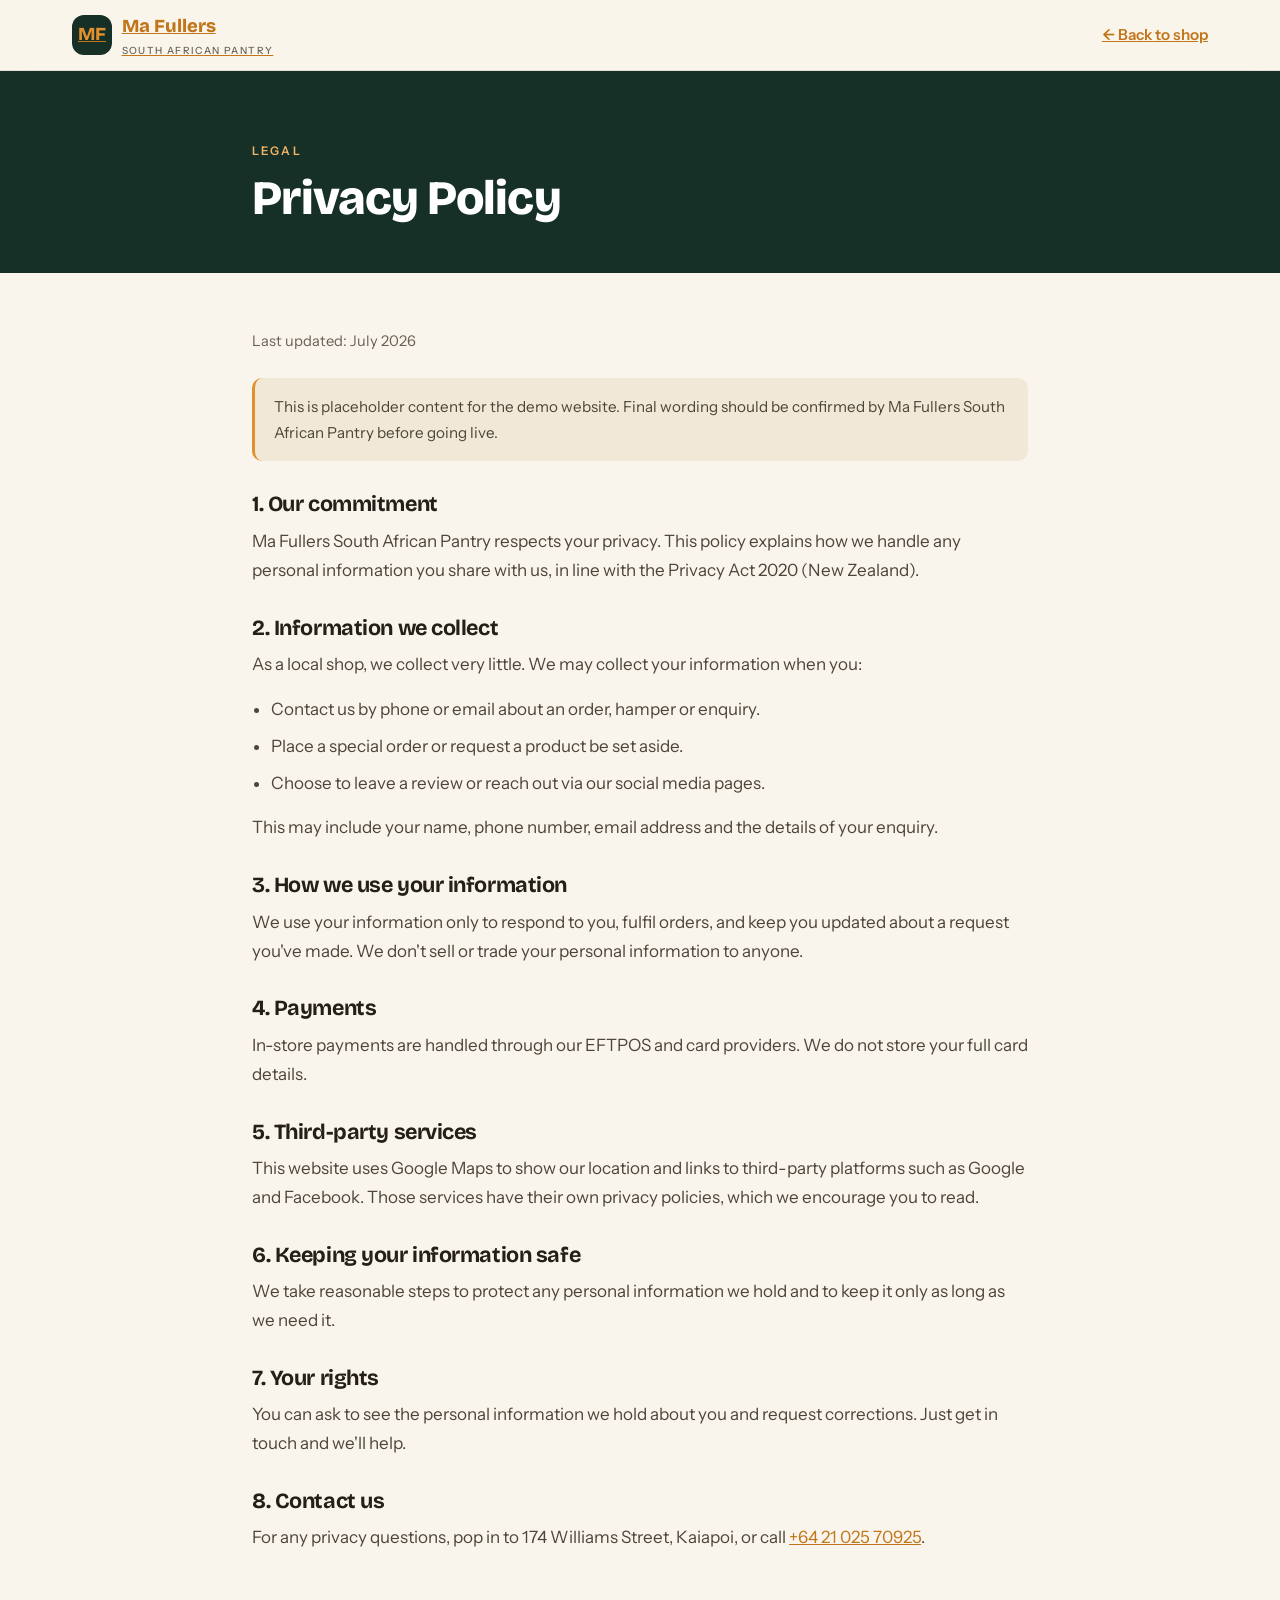
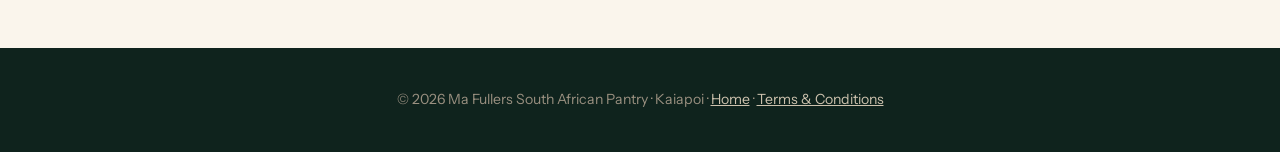
==== privacy.html @ ce8c029f "Initial build: Ma Fullers South African Pantry" ====
<!DOCTYPE html>
<html lang="en-NZ">
<head>
<meta charset="UTF-8">
<meta name="viewport" content="width=device-width, initial-scale=1">
<title>Privacy Policy | Ma Fullers South African Pantry</title>
<meta name="description" content="Privacy policy for Ma Fullers South African Pantry, Kaiapoi.">
<link rel="icon" href="data:image/svg+xml,%3Csvg xmlns='http://www.w3.org/2000/svg' viewBox='0 0 100 100'%3E%3Crect width='100' height='100' rx='22' fill='%23183028'/%3E%3Ctext x='50' y='68' font-size='54' text-anchor='middle' fill='%23E0912E' font-family='Georgia,serif' font-weight='bold'%3EMF%3C/text%3E%3C/svg%3E">
<link rel="preconnect" href="https://fonts.googleapis.com">
<link rel="preconnect" href="https://fonts.gstatic.com" crossorigin>
<link href="https://fonts.googleapis.com/css2?family=Bricolage+Grotesque:opsz,wght@12..96,600;12..96,700;12..96,800&family=Instrument+Sans:wght@400;500;600&display=swap" rel="stylesheet">
<style>
:root{--bone:#FAF5EC;--cream:#F1E8D7;--ink:#241f18;--muted:#6a6155;--dark:#163028;--dark2:#0f231d;--accent:#E0912E;--accent-deep:#c2761b;--line:rgba(36,31,24,.10)}
*{margin:0;padding:0;box-sizing:border-box}
body{font-family:"Instrument Sans",system-ui,sans-serif;color:var(--ink);background:var(--bone);line-height:1.7;font-size:17px;overflow-x:hidden}
h1,h2,h3{font-family:"Bricolage Grotesque",serif;letter-spacing:-.02em;line-height:1.1}
a{color:var(--accent-deep)}
.wrap{max-width:820px;margin:0 auto;padding:0 22px}
header.nav{position:sticky;top:0;z-index:900;background:rgba(250,245,236,.9);backdrop-filter:blur(12px);border-bottom:1px solid var(--line)}
.nav-in{display:flex;align-items:center;justify-content:space-between;height:70px;max-width:1180px;margin:0 auto;padding:0 22px}
.brand{display:flex;align-items:center;gap:.6rem;font-family:"Bricolage Grotesque";font-weight:800;font-size:1.15rem}
.brand .logo{width:40px;height:40px;border-radius:12px;background:var(--dark);color:var(--accent);display:flex;align-items:center;justify-content:center;flex:none}
.brand small{display:block;font-family:"Instrument Sans";font-weight:500;font-size:.62rem;letter-spacing:.14em;text-transform:uppercase;color:var(--muted)}
.nav-in a.back{font-weight:600;color:var(--accent-deep);font-size:.95rem}
.hero-strip{background:var(--dark);color:#fff;padding:64px 0 48px}
.hero-strip .eyebrow{text-transform:uppercase;letter-spacing:.18em;font-size:.74rem;font-weight:600;color:#f3b566}
.hero-strip h1{font-size:clamp(2rem,5vw,3rem);font-weight:800;margin-top:.5rem}
main{padding:56px 0 80px}
main h2{font-size:1.35rem;margin:2rem 0 .6rem;color:var(--ink)}
main p{color:#4c4539;margin-bottom:1rem}
main ul{margin:0 0 1rem 1.2rem;color:#4c4539}
main li{margin-bottom:.5rem}
.upd{color:var(--muted);font-size:.92rem;margin-bottom:1.5rem}
.note{background:var(--cream);border-left:3px solid var(--accent);padding:1rem 1.2rem;border-radius:10px;font-size:.95rem;color:#4c4539;margin:1.5rem 0}
footer{background:var(--dark2);color:#9a9080;padding:40px 0;text-align:center;font-size:.88rem}
footer a{color:#cdc2ae}footer a:hover{color:var(--accent)}
</style>
</head>
<body>
<header class="nav">
  <div class="nav-in">
    <a class="brand" href="index.html"><span class="logo">MF</span><span>Ma Fullers<small>South African Pantry</small></span></a>
    <a class="back" href="index.html">← Back to shop</a>
  </div>
</header>
<section class="hero-strip"><div class="wrap"><span class="eyebrow">Legal</span><h1>Privacy Policy</h1></div></section>
<main><div class="wrap">
  <p class="upd">Last updated: July 2026</p>
  <div class="note">This is placeholder content for the demo website. Final wording should be confirmed by Ma Fullers South African Pantry before going live.</div>

  <h2>1. Our commitment</h2>
  <p>Ma Fullers South African Pantry respects your privacy. This policy explains how we handle any personal information you share with us, in line with the Privacy Act 2020 (New Zealand).</p>

  <h2>2. Information we collect</h2>
  <p>As a local shop, we collect very little. We may collect your information when you:</p>
  <ul>
    <li>Contact us by phone or email about an order, hamper or enquiry.</li>
    <li>Place a special order or request a product be set aside.</li>
    <li>Choose to leave a review or reach out via our social media pages.</li>
  </ul>
  <p>This may include your name, phone number, email address and the details of your enquiry.</p>

  <h2>3. How we use your information</h2>
  <p>We use your information only to respond to you, fulfil orders, and keep you updated about a request you've made. We don't sell or trade your personal information to anyone.</p>

  <h2>4. Payments</h2>
  <p>In-store payments are handled through our EFTPOS and card providers. We do not store your full card details.</p>

  <h2>5. Third-party services</h2>
  <p>This website uses Google Maps to show our location and links to third-party platforms such as Google and Facebook. Those services have their own privacy policies, which we encourage you to read.</p>

  <h2>6. Keeping your information safe</h2>
  <p>We take reasonable steps to protect any personal information we hold and to keep it only as long as we need it.</p>

  <h2>7. Your rights</h2>
  <p>You can ask to see the personal information we hold about you and request corrections. Just get in touch and we'll help.</p>

  <h2>8. Contact us</h2>
  <p>For any privacy questions, pop in to 174 Williams Street, Kaiapoi, or call <a href="tel:+642102570925">+64 21 025 70925</a>.</p>
</div></main>
<footer><div class="wrap">© <span id="yr"></span> Ma Fullers South African Pantry · Kaiapoi · <a href="index.html">Home</a> · <a href="terms.html">Terms &amp; Conditions</a></div></footer>
<script>document.getElementById('yr').textContent=(new Date()).getFullYear();</script>
</body>
</html>
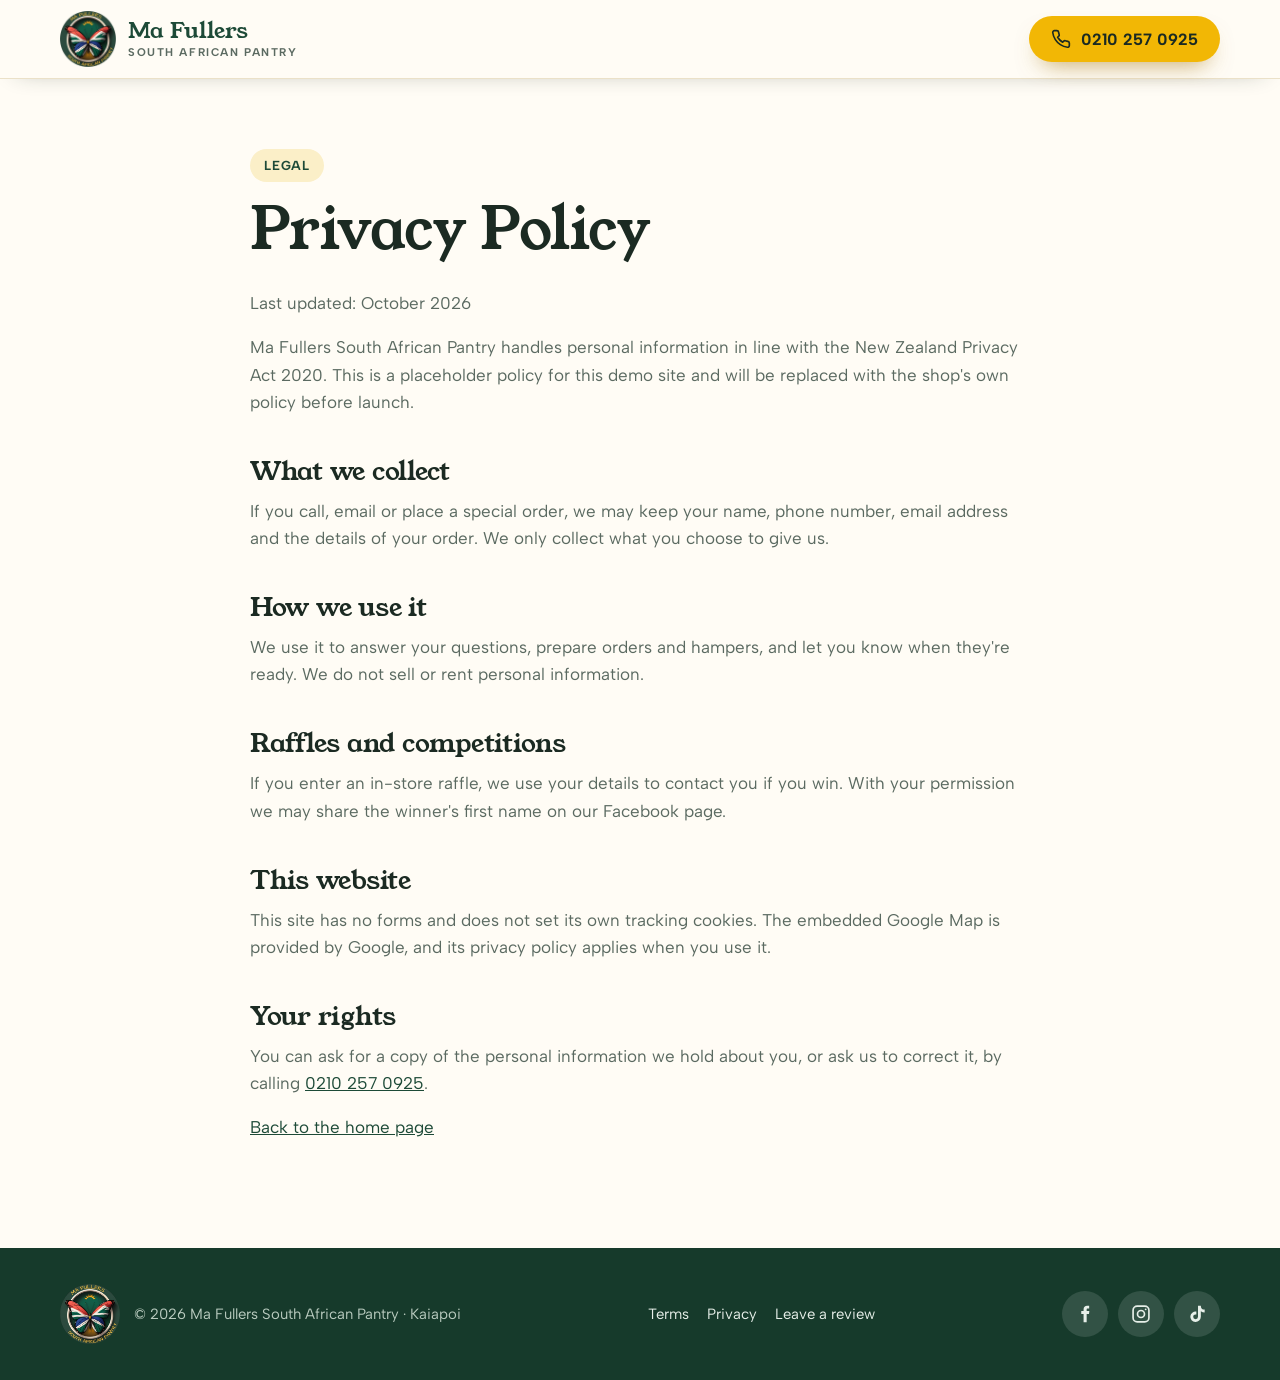
==== commit f14915e0: "v2 rebuild: balanced design with real Google listing photos, real reviews, award, FAQ and noindex Co" ====
--- a/privacy.html
+++ b/privacy.html
@@ -1,84 +1,82 @@
 <!DOCTYPE html>
 <html lang="en-NZ">
 <head>
-<meta charset="UTF-8">
+<meta charset="utf-8">
 <meta name="viewport" content="width=device-width, initial-scale=1">
+<meta name="robots" content="noindex">
 <title>Privacy Policy | Ma Fullers South African Pantry</title>
-<meta name="description" content="Privacy policy for Ma Fullers South African Pantry, Kaiapoi.">
-<link rel="icon" href="data:image/svg+xml,%3Csvg xmlns='http://www.w3.org/2000/svg' viewBox='0 0 100 100'%3E%3Crect width='100' height='100' rx='22' fill='%23183028'/%3E%3Ctext x='50' y='68' font-size='54' text-anchor='middle' fill='%23E0912E' font-family='Georgia,serif' font-weight='bold'%3EMF%3C/text%3E%3C/svg%3E">
+<meta name="description" content="Privacy Policy for Ma Fullers South African Pantry, Kaiapoi.">
+<link rel="icon" href="img/favicon.png" type="image/png">
+<link rel="apple-touch-icon" href="img/apple-touch-icon.png">
 <link rel="preconnect" href="https://fonts.googleapis.com">
 <link rel="preconnect" href="https://fonts.gstatic.com" crossorigin>
-<link href="https://fonts.googleapis.com/css2?family=Bricolage+Grotesque:opsz,wght@12..96,600;12..96,700;12..96,800&family=Instrument+Sans:wght@400;500;600&display=swap" rel="stylesheet">
-<style>
-:root{--bone:#FAF5EC;--cream:#F1E8D7;--ink:#241f18;--muted:#6a6155;--dark:#163028;--dark2:#0f231d;--accent:#E0912E;--accent-deep:#c2761b;--line:rgba(36,31,24,.10)}
-*{margin:0;padding:0;box-sizing:border-box}
-body{font-family:"Instrument Sans",system-ui,sans-serif;color:var(--ink);background:var(--bone);line-height:1.7;font-size:17px;overflow-x:hidden}
-h1,h2,h3{font-family:"Bricolage Grotesque",serif;letter-spacing:-.02em;line-height:1.1}
-a{color:var(--accent-deep)}
-.wrap{max-width:820px;margin:0 auto;padding:0 22px}
-header.nav{position:sticky;top:0;z-index:900;background:rgba(250,245,236,.9);backdrop-filter:blur(12px);border-bottom:1px solid var(--line)}
-.nav-in{display:flex;align-items:center;justify-content:space-between;height:70px;max-width:1180px;margin:0 auto;padding:0 22px}
-.brand{display:flex;align-items:center;gap:.6rem;font-family:"Bricolage Grotesque";font-weight:800;font-size:1.15rem}
-.brand .logo{width:40px;height:40px;border-radius:12px;background:var(--dark);color:var(--accent);display:flex;align-items:center;justify-content:center;flex:none}
-.brand small{display:block;font-family:"Instrument Sans";font-weight:500;font-size:.62rem;letter-spacing:.14em;text-transform:uppercase;color:var(--muted)}
-.nav-in a.back{font-weight:600;color:var(--accent-deep);font-size:.95rem}
-.hero-strip{background:var(--dark);color:#fff;padding:64px 0 48px}
-.hero-strip .eyebrow{text-transform:uppercase;letter-spacing:.18em;font-size:.74rem;font-weight:600;color:#f3b566}
-.hero-strip h1{font-size:clamp(2rem,5vw,3rem);font-weight:800;margin-top:.5rem}
-main{padding:56px 0 80px}
-main h2{font-size:1.35rem;margin:2rem 0 .6rem;color:var(--ink)}
-main p{color:#4c4539;margin-bottom:1rem}
-main ul{margin:0 0 1rem 1.2rem;color:#4c4539}
-main li{margin-bottom:.5rem}
-.upd{color:var(--muted);font-size:.92rem;margin-bottom:1.5rem}
-.note{background:var(--cream);border-left:3px solid var(--accent);padding:1rem 1.2rem;border-radius:10px;font-size:.95rem;color:#4c4539;margin:1.5rem 0}
-footer{background:var(--dark2);color:#9a9080;padding:40px 0;text-align:center;font-size:.88rem}
-footer a{color:#cdc2ae}footer a:hover{color:var(--accent)}
-</style>
+<link href="https://fonts.googleapis.com/css2?family=Young+Serif&family=Albert+Sans:wght@400;500;600;700;800&display=swap" rel="stylesheet">
+<link rel="stylesheet" href="style.css">
 </head>
 <body>
-<header class="nav">
-  <div class="nav-in">
-    <a class="brand" href="index.html"><span class="logo">MF</span><span>Ma Fullers<small>South African Pantry</small></span></a>
-    <a class="back" href="index.html">← Back to shop</a>
+<svg width="0" height="0" style="position:absolute" aria-hidden="true">
+  <symbol id="i-phone" viewBox="0 0 24 24" fill="none" stroke="currentColor" stroke-width="2" stroke-linecap="round" stroke-linejoin="round"><path d="M22 16.9v3a2 2 0 0 1-2.2 2 19.8 19.8 0 0 1-8.6-3.1 19.5 19.5 0 0 1-6-6A19.8 19.8 0 0 1 2.1 4.2 2 2 0 0 1 4.1 2h3a2 2 0 0 1 2 1.7c.1 1 .4 1.9.7 2.8a2 2 0 0 1-.5 2.1L8 9.9a16 16 0 0 0 6 6l1.3-1.3a2 2 0 0 1 2.1-.4c.9.3 1.8.6 2.8.7a2 2 0 0 1 1.7 2z"/></symbol>
+  <symbol id="i-mail" viewBox="0 0 24 24" fill="none" stroke="currentColor" stroke-width="2" stroke-linecap="round" stroke-linejoin="round"><rect x="2" y="4" width="20" height="16" rx="2"/><path d="m22 7-10 6L2 7"/></symbol>
+  <symbol id="i-pin" viewBox="0 0 24 24" fill="none" stroke="currentColor" stroke-width="2" stroke-linecap="round" stroke-linejoin="round"><path d="M20 10c0 6-8 12-8 12s-8-6-8-12a8 8 0 0 1 16 0z"/><circle cx="12" cy="10" r="3"/></symbol>
+  <symbol id="i-clock" viewBox="0 0 24 24" fill="none" stroke="currentColor" stroke-width="2" stroke-linecap="round" stroke-linejoin="round"><circle cx="12" cy="12" r="10"/><path d="M12 6v6l4 2"/></symbol>
+  <symbol id="i-check" viewBox="0 0 24 24" fill="none" stroke="currentColor" stroke-width="3" stroke-linecap="round" stroke-linejoin="round"><path d="M20 6 9 17l-5-5"/></symbol>
+  <symbol id="i-arrow" viewBox="0 0 24 24" fill="none" stroke="currentColor" stroke-width="2.5" stroke-linecap="round" stroke-linejoin="round"><path d="M5 12h14M13 5l7 7-7 7"/></symbol>
+  <symbol id="i-award" viewBox="0 0 24 24" fill="none" stroke="currentColor" stroke-width="2" stroke-linecap="round" stroke-linejoin="round"><circle cx="12" cy="8" r="6"/><path d="M15.5 13 17 22l-5-3-5 3 1.5-9"/></symbol>
+  <symbol id="i-knife" viewBox="0 0 24 24" fill="none" stroke="currentColor" stroke-width="2" stroke-linecap="round" stroke-linejoin="round"><path d="M4 20 16.5 7.5a2.1 2.1 0 0 0 0-3 2.1 2.1 0 0 0-3 0L5 13l3 3"/><path d="M4 20l3-3"/><path d="M14 10l6 6-2 2"/></symbol>
+  <symbol id="i-cal" viewBox="0 0 24 24" fill="none" stroke="currentColor" stroke-width="2" stroke-linecap="round" stroke-linejoin="round"><rect x="3" y="4" width="18" height="18" rx="3"/><path d="M16 2v4M8 2v4M3 10h18"/></symbol>
+  <symbol id="i-quote" viewBox="0 0 24 24" fill="currentColor"><path d="M3 21c3 0 7-1 7-8V5H3v7h4c0 3-1.5 5-4 5v4zm11 0c3 0 7-1 7-8V5h-7v7h4c0 3-1.5 5-4 5v4z"/></symbol>
+  <symbol id="i-play" viewBox="0 0 24 24" fill="currentColor"><path d="M8 5v14l11-7z"/></symbol>
+  <symbol id="i-pause" viewBox="0 0 24 24" fill="currentColor"><path d="M6 5h4v14H6zM14 5h4v14h-4z"/></symbol>
+  <symbol id="i-google" viewBox="0 0 24 24" fill="currentColor"><path d="M21.6 12.2c0-.7-.1-1.4-.2-2H12v3.8h5.4a4.6 4.6 0 0 1-2 3v2.5h3.2c1.9-1.7 3-4.3 3-7.3z"/><path d="M12 22c2.7 0 5-.9 6.6-2.4l-3.2-2.5c-.9.6-2 1-3.4 1-2.6 0-4.8-1.8-5.6-4.1H3.1v2.6A10 10 0 0 0 12 22z" opacity=".8"/><path d="M6.4 14c-.2-.6-.3-1.3-.3-2s.1-1.4.3-2V7.4H3.1a10 10 0 0 0 0 9.2z" opacity=".6"/><path d="M12 6c1.5 0 2.8.5 3.8 1.5l2.9-2.9A10 10 0 0 0 3.1 7.4L6.4 10C7.2 7.7 9.4 6 12 6z" opacity=".9"/></symbol>
+  <symbol id="i-fb" viewBox="0 0 24 24" fill="currentColor"><path d="M14 8.5V6.8c0-.8.2-1.3 1.4-1.3H17V2.2c-.3 0-1.3-.1-2.5-.1-2.5 0-4.2 1.5-4.2 4.3v2.1H7.5V12h2.8v10H14V12h2.8l.4-3.5z"/></symbol>
+  <symbol id="i-ig" viewBox="0 0 24 24" fill="none" stroke="currentColor" stroke-width="2"><rect x="2.5" y="2.5" width="19" height="19" rx="5"/><circle cx="12" cy="12" r="4.2"/><circle cx="17.6" cy="6.4" r="1.1" fill="currentColor" stroke="none"/></symbol>
+  <symbol id="i-tt" viewBox="0 0 24 24" fill="currentColor"><path d="M16.6 2h-3.4v13.4a2.9 2.9 0 1 1-2.9-2.9c.3 0 .6 0 .9.1V9.1a6.3 6.3 0 1 0 5.4 6.3V8.6a8 8 0 0 0 4.6 1.5V6.7a4.7 4.7 0 0 1-4.6-4.7z"/></symbol>
+</svg>
+<header class="nav scrolled" id="nav">
+  <div class="wrap">
+    <a href="index.html" class="logo" aria-label="Ma Fullers South African Pantry home">
+      <img src="img/logo.png" alt="" width="472" height="472">
+      <span>Ma Fullers<small>South African Pantry</small></span>
+    </a>
+    <div class="nav-right">
+      <a class="btn btn-primary nav-call" href="tel:+642102570925"><svg class="icon" aria-hidden="true"><use href="#i-phone"/></svg><span class="label">0210 257 0925</span><span class="sr">Call 0210 257 0925</span></a>
+    </div>
   </div>
 </header>
-<section class="hero-strip"><div class="wrap"><span class="eyebrow">Legal</span><h1>Privacy Policy</h1></div></section>
-<main><div class="wrap">
-  <p class="upd">Last updated: July 2026</p>
-  <div class="note">This is placeholder content for the demo website. Final wording should be confirmed by Ma Fullers South African Pantry before going live.</div>
-
-  <h2>1. Our commitment</h2>
-  <p>Ma Fullers South African Pantry respects your privacy. This policy explains how we handle any personal information you share with us, in line with the Privacy Act 2020 (New Zealand).</p>
-
-  <h2>2. Information we collect</h2>
-  <p>As a local shop, we collect very little. We may collect your information when you:</p>
-  <ul>
-    <li>Contact us by phone or email about an order, hamper or enquiry.</li>
-    <li>Place a special order or request a product be set aside.</li>
-    <li>Choose to leave a review or reach out via our social media pages.</li>
-  </ul>
-  <p>This may include your name, phone number, email address and the details of your enquiry.</p>
-
-  <h2>3. How we use your information</h2>
-  <p>We use your information only to respond to you, fulfil orders, and keep you updated about a request you've made. We don't sell or trade your personal information to anyone.</p>
-
-  <h2>4. Payments</h2>
-  <p>In-store payments are handled through our EFTPOS and card providers. We do not store your full card details.</p>
-
-  <h2>5. Third-party services</h2>
-  <p>This website uses Google Maps to show our location and links to third-party platforms such as Google and Facebook. Those services have their own privacy policies, which we encourage you to read.</p>
-
-  <h2>6. Keeping your information safe</h2>
-  <p>We take reasonable steps to protect any personal information we hold and to keep it only as long as we need it.</p>
-
-  <h2>7. Your rights</h2>
-  <p>You can ask to see the personal information we hold about you and request corrections. Just get in touch and we'll help.</p>
-
-  <h2>8. Contact us</h2>
-  <p>For any privacy questions, pop in to 174 Williams Street, Kaiapoi, or call <a href="tel:+642102570925">+64 21 025 70925</a>.</p>
-</div></main>
-<footer><div class="wrap">© <span id="yr"></span> Ma Fullers South African Pantry · Kaiapoi · <a href="index.html">Home</a> · <a href="terms.html">Terms &amp; Conditions</a></div></footer>
-<script>document.getElementById('yr').textContent=(new Date()).getFullYear();</script>
+<main class="legal">
+  <div class="wrap">
+    <span class="eyebrow">Legal</span>
+    <h1>Privacy Policy</h1>
+    <p>Last updated: October 2026</p>
+    <p>Ma Fullers South African Pantry handles personal information in line with the New Zealand Privacy Act 2020. This is a placeholder policy for this demo site and will be replaced with the shop's own policy before launch.</p>
+    <h2>What we collect</h2>
+    <p>If you call, email or place a special order, we may keep your name, phone number, email address and the details of your order. We only collect what you choose to give us.</p>
+    <h2>How we use it</h2>
+    <p>We use it to answer your questions, prepare orders and hampers, and let you know when they're ready. We do not sell or rent personal information.</p>
+    <h2>Raffles and competitions</h2>
+    <p>If you enter an in-store raffle, we use your details to contact you if you win. With your permission we may share the winner's first name on our Facebook page.</p>
+    <h2>This website</h2>
+    <p>This site has no forms and does not set its own tracking cookies. The embedded Google Map is provided by Google, and its privacy policy applies when you use it.</p>
+    <h2>Your rights</h2>
+    <p>You can ask for a copy of the personal information we hold about you, or ask us to correct it, by calling <a href="tel:+642102570925">0210 257 0925</a>.</p>
+    <p><a href="index.html">Back to the home page</a></p>
+  </div>
+</main>
+<footer class="footer">
+  <div class="wrap">
+    <div class="foot-brand"><img src="img/logo.png" alt="Ma Fullers South African Pantry logo" width="472" height="472" loading="lazy"><span>© <span id="year">2026</span> Ma Fullers South African Pantry · Kaiapoi</span></div>
+    <div class="footer-links">
+      <a href="terms.html">Terms</a>
+      <a href="privacy.html">Privacy</a>
+      <a href="https://search.google.com/local/writereview?placeid=ChIJK25wMgCRMW0RbCnHZvKMfnI" target="_blank" rel="noopener">Leave a review</a>
+    </div>
+    <div class="socials">
+      <a href="https://www.facebook.com/p/Ma-Fullers-Pantry-61556993087415/" target="_blank" rel="noopener" aria-label="Ma Fullers Pantry on Facebook"><svg aria-hidden="true"><use href="#i-fb"/></svg></a>
+      <a href="https://www.instagram.com/explore/search/keyword/?q=Ma%20Fullers%20Pantry" target="_blank" rel="noopener" aria-label="Search Instagram for Ma Fullers Pantry"><svg aria-hidden="true"><use href="#i-ig"/></svg></a>
+      <a href="https://www.tiktok.com/search?q=Ma%20Fullers%20Pantry" target="_blank" rel="noopener" aria-label="Search TikTok for Ma Fullers Pantry"><svg aria-hidden="true"><use href="#i-tt"/></svg></a>
+    </div>
+  </div>
+</footer>
+<script>document.getElementById('year').textContent=new Date().getFullYear();</script>
 </body>
 </html>
--- a/style.css
+++ b/style.css
@@ -0,0 +1,268 @@
+/* Ma Fullers South African Pantry: balanced, deep green + gold, Young Serif + Albert Sans */
+:root{
+  --accent:#f2b705;        /* gold from the logo lettering, the one accent */
+  --accent-ink:#8a5f00;    /* gold-brown for small text on light */
+  --green:#1d4a37;         /* logo green, dark anchor */
+  --green-2:#163a2b;
+  --tint:#fbefc8;
+  --tint-2:#fbf6ea;
+  --bg:#fffcf5;
+  --ink:#1b2a22;
+  --muted:#5b6a61;
+  --line:#ebe1c8;
+  --r-lg:30px;
+  --r:18px;
+  --display:'Young Serif', Georgia, serif;
+  --body:'Albert Sans', Arial, sans-serif;
+}
+*,*::before,*::after{box-sizing:border-box}
+html{scroll-behavior:smooth;scroll-padding-top:78px}
+body{margin:0;font-family:var(--body);font-size:17px;line-height:1.6;color:var(--ink);background:var(--bg);overflow-x:hidden}
+img{max-width:100%;height:auto;display:block;image-orientation:from-image}
+a{color:var(--green)}
+h1,h2,h3{font-family:var(--display);line-height:1.1;margin:0 0 .5em;font-weight:400;letter-spacing:-.01em}
+h2{font-size:clamp(2rem,4.4vw,3.1rem)}
+h3{font-size:1.35rem}
+p{margin:0 0 1em}
+.sr{position:absolute;width:1px;height:1px;overflow:hidden;clip:rect(0 0 0 0);white-space:nowrap}
+.skip{position:absolute;left:12px;top:-60px;z-index:100;background:var(--accent);color:var(--ink);padding:10px 16px;font-weight:700;border-radius:99px;text-decoration:none}
+.skip:focus{top:12px}
+.wrap{max-width:1200px;margin:0 auto;padding:0 20px}
+section{padding:88px 0;position:relative}
+.muted{color:var(--muted)}
+.eyebrow{display:inline-flex;align-items:center;gap:8px;font-size:.82rem;font-weight:700;letter-spacing:.06em;text-transform:uppercase;color:var(--green);background:var(--tint);padding:6px 14px;border-radius:99px;margin-bottom:16px}
+.section-head{max-width:640px;margin-bottom:48px}
+.section-head.center{margin-left:auto;margin-right:auto;text-align:center}
+.section-head p{color:var(--muted);font-size:1.08rem}
+.btn{display:inline-flex;align-items:center;justify-content:center;gap:10px;min-height:52px;padding:12px 28px;border-radius:99px;font-weight:700;font-size:1.02rem;text-decoration:none;border:2px solid transparent;cursor:pointer;transition:transform .25s cubic-bezier(.34,1.56,.64,1),background .2s,color .2s,box-shadow .25s}
+.btn:hover{transform:translateY(-3px)}
+.btn-primary{background:var(--accent);color:var(--ink);box-shadow:0 12px 24px -12px rgba(160,110,0,.7)}
+.btn-primary:hover{background:#ffcb2e}
+.btn-soft{background:#fff;color:var(--ink);border-color:var(--line)}
+.btn-soft:hover{border-color:var(--green)}
+.btn-dark{background:var(--green);color:#fff}
+.btn-dark:hover{background:var(--green-2)}
+.btn-outline-light{border-color:rgba(255,255,255,.7);color:#fff}
+.btn-outline-light:hover{background:#fff;color:var(--ink)}
+.btn svg{width:20px;height:20px;flex:none}
+.icon{width:24px;height:24px;flex:none}
+:focus-visible{outline:3px solid var(--accent);outline-offset:3px;border-radius:6px}
+
+/* ---------- NAV ---------- */
+.nav{position:sticky;top:0;z-index:60;background:rgba(255,252,245,.92);backdrop-filter:blur(12px);-webkit-backdrop-filter:blur(12px);border-bottom:1px solid transparent;transition:border-color .3s,box-shadow .3s}
+.nav.scrolled{border-color:var(--line);box-shadow:0 8px 24px -18px rgba(27,42,34,.45)}
+.nav .wrap{display:flex;align-items:center;justify-content:space-between;gap:16px;min-height:78px}
+.logo{display:flex;align-items:center;gap:12px;color:var(--green);text-decoration:none;font-family:var(--display);font-size:1.4rem;line-height:1;white-space:nowrap}
+.logo img{width:56px;height:56px}
+.logo small{display:block;font-family:var(--body);font-weight:700;font-size:.7rem;letter-spacing:.14em;text-transform:uppercase;color:var(--muted);margin-top:5px}
+.nav-links{display:flex;gap:6px;list-style:none;margin:0;padding:0}
+.nav-links a{display:block;color:var(--ink);text-decoration:none;font-weight:600;padding:10px 14px;border-radius:99px;transition:background .2s}
+.nav-links a:hover{background:var(--tint)}
+.nav-right{display:flex;align-items:center;gap:10px}
+.nav-call{min-height:46px;padding:8px 20px}
+.burger{display:none;background:var(--tint);border:0;color:var(--ink);width:46px;height:46px;border-radius:50%;padding:12px;cursor:pointer}
+@media (max-width:960px){
+  .burger{display:block}
+  .nav-links{display:none;position:absolute;top:78px;left:12px;right:12px;flex-direction:column;background:#fff;padding:12px;border-radius:var(--r);box-shadow:0 20px 40px -16px rgba(27,42,34,.35)}
+  .nav-links.open{display:flex}
+  .nav-links a{padding:14px 16px}
+  .nav-call .label{display:none}
+  .nav-call{width:46px;padding:0}
+}
+@media (max-width:420px){.logo{font-size:1.15rem}.logo img{width:46px;height:46px}.logo small{font-size:.6rem}}
+
+/* ---------- HERO (full-bleed rotating photos) ---------- */
+.hero{min-height:calc(100vh - 78px);min-height:calc(100svh - 78px);display:flex;align-items:flex-end;color:#fff;background:var(--green-2);overflow:hidden;padding:110px 0 44px;border-radius:0 0 var(--r-lg) var(--r-lg)}
+.hero-slides{position:absolute;inset:0}
+.hero-slides img{position:absolute;inset:0;width:100%;height:100%;object-fit:cover;opacity:0;transform:scale(1.06);transition:opacity 1.2s ease,transform 6s ease}
+.hero-slides img.active{opacity:1;transform:scale(1)}
+.hero::after{content:"";position:absolute;inset:0;background:linear-gradient(90deg,rgba(14,32,24,.84) 0%,rgba(14,32,24,.5) 50%,rgba(14,32,24,.12)),linear-gradient(0deg,rgba(14,32,24,.8),transparent 50%)}
+.hero .wrap{position:relative;z-index:2;width:100%}
+.hero .eyebrow{background:rgba(255,255,255,.14);color:#fff;backdrop-filter:blur(6px)}
+.hero h1{font-size:clamp(2.4rem,6vw,4.6rem);max-width:15ch;margin-bottom:20px}
+.hero h1 em{font-style:normal;color:var(--accent)}
+.hero .lead{font-size:clamp(1.05rem,1.8vw,1.22rem);color:#eef3ee;max-width:560px}
+.hero-ctas{display:flex;flex-wrap:wrap;gap:12px;margin:28px 0 30px}
+.hero-foot{display:flex;flex-wrap:wrap;align-items:center;justify-content:space-between;gap:18px}
+.rating{display:inline-flex;align-items:center;gap:12px;padding:12px 18px;border-radius:var(--r);background:rgba(255,255,255,.14);border:1px solid rgba(255,255,255,.3);backdrop-filter:blur(14px);-webkit-backdrop-filter:blur(14px);color:#fff;text-decoration:none}
+.rating:hover{background:rgba(255,255,255,.22)}
+.rating b{font-family:var(--display);font-size:2.1rem;font-weight:400;line-height:1}
+.rating small{display:block;font-size:.88rem;color:#e7eee8}
+.stars{color:var(--accent);letter-spacing:2px}
+.hero-controls{display:flex;align-items:center;gap:14px}
+.slide-dots{display:flex;gap:8px}
+.slide-dots span{width:30px;height:6px;border-radius:99px;background:rgba(255,255,255,.35);transition:width .3s,background .3s}
+.slide-dots span.on{width:46px;background:var(--accent)}
+.slide-toggle{width:44px;height:44px;border-radius:50%;display:grid;place-items:center;background:rgba(255,255,255,.14);border:1px solid rgba(255,255,255,.4);color:#fff;cursor:pointer;padding:0}
+.slide-toggle:hover{background:rgba(255,255,255,.26)}
+.slide-toggle svg{width:18px;height:18px}
+.slide-toggle .i-play{display:none}
+.slide-toggle[aria-pressed="true"] .i-play{display:block}
+.slide-toggle[aria-pressed="true"] .i-pause{display:none}
+
+/* ---------- TRUST ---------- */
+.trust{padding:40px 0 0}
+.trust-grid{display:grid;grid-template-columns:repeat(3,1fr);gap:18px}
+.trust-item{display:flex;gap:14px;align-items:center;background:#fff;border:1px solid var(--line);border-radius:var(--r-lg);padding:20px 22px}
+.trust-item .ti{width:52px;height:52px;border-radius:50%;background:var(--tint);color:var(--green);display:grid;place-items:center;flex:none}
+.trust-item strong{display:block;font-family:var(--display);font-weight:400;font-size:1.2rem;line-height:1.2}
+.trust-item span{color:var(--muted);font-size:.95rem}
+@media (max-width:860px){.trust-grid{grid-template-columns:1fr}}
+
+/* ---------- SHOP (BENTO) ---------- */
+.bento{display:grid;grid-template-columns:repeat(4,1fr);grid-auto-rows:minmax(250px,auto);gap:20px}
+.svc{position:relative;border-radius:var(--r-lg);overflow:hidden;background:#fff;border:1px solid var(--line);display:flex;flex-direction:column;transition:transform .35s cubic-bezier(.34,1.56,.64,1),box-shadow .35s}
+.svc:hover{transform:translateY(-5px);box-shadow:0 26px 50px -26px rgba(27,42,34,.45)}
+.svc .img{overflow:hidden;aspect-ratio:16/10}
+.svc .img img{width:100%;height:100%;object-fit:cover;transition:transform .7s ease}
+.svc:hover .img img{transform:scale(1.06)}
+.svc .body{padding:20px 22px 24px}
+.svc .body p{color:var(--muted);margin:0;font-size:.97rem}
+.svc .tag{display:inline-block;font-size:.75rem;font-weight:700;color:var(--green);background:var(--tint);padding:3px 10px;border-radius:99px;margin-bottom:10px}
+.svc.big{grid-column:span 2;grid-row:span 2;color:#fff;border:0;min-height:540px}
+.svc.big .img{position:absolute;inset:0;aspect-ratio:auto}
+.svc.big::after{content:"";position:absolute;inset:0;background:linear-gradient(180deg,rgba(22,58,43,0) 35%,rgba(22,58,43,.9))}
+.svc.big .body{position:relative;z-index:2;margin-top:auto;padding:32px}
+.svc.big h3{font-size:2.1rem}
+.svc.big .body p{color:#eef3ee;font-size:1.05rem;max-width:420px}
+.svc.big .tag{background:var(--accent);color:var(--ink)}
+.svc.wide{grid-column:span 2;flex-direction:row}
+.svc.wide .img{aspect-ratio:auto;flex:1 1 42%}
+.svc.wide .body{flex:1 1 58%;align-self:center}
+@media (max-width:1000px){.bento{grid-template-columns:repeat(2,1fr)}.svc.big{min-height:460px}}
+@media (max-width:640px){
+  .bento{grid-template-columns:1fr;grid-auto-rows:auto}
+  .svc.big,.svc.wide{grid-column:auto;grid-row:auto}
+  .svc.big{min-height:420px}
+  .svc.wide{flex-direction:column}
+  .svc.wide .img{aspect-ratio:16/10;flex:none}
+}
+
+/* ---------- STATS ---------- */
+.stats{padding:0 0 88px}
+.stats-grid{display:grid;grid-template-columns:repeat(4,1fr);gap:18px;background:var(--green);color:#fff;border-radius:var(--r-lg);padding:40px 32px;position:relative;overflow:hidden}
+.stats-grid::before{content:"";position:absolute;width:260px;height:260px;border-radius:50%;background:var(--accent);opacity:.22;right:-80px;top:-120px}
+.stat{position:relative;text-align:center}
+.stat b{display:block;font-family:var(--display);font-weight:400;font-size:clamp(2.4rem,5vw,3.4rem);line-height:1;color:var(--accent)}
+.stat span{color:#d8e5dc;font-weight:600;font-size:.95rem}
+@media (max-width:760px){.stats-grid{grid-template-columns:repeat(2,1fr);row-gap:32px;padding:40px 20px}}
+
+/* ---------- ABOUT ---------- */
+.about{background:var(--tint-2)}
+.split{display:grid;grid-template-columns:1fr 1fr;gap:64px;align-items:center}
+.collage{position:relative;height:540px}
+.collage img{position:absolute;border-radius:var(--r-lg);object-fit:cover;box-shadow:0 24px 48px -24px rgba(27,42,34,.5);border:6px solid #fff}
+.collage .c1{width:60%;height:78%;left:0;top:0}
+.collage .c2{width:50%;height:56%;right:0;bottom:6%}
+.collage .c3{width:34%;height:36%;left:12%;bottom:0}
+.corner-tag{position:absolute;right:4%;top:5%;background:var(--accent);color:var(--ink);font-weight:700;padding:12px 18px;border-radius:99px;box-shadow:0 12px 24px -10px rgba(160,110,0,.7);transform:rotate(4deg);font-size:.95rem}
+.checklist{list-style:none;padding:0;margin:26px 0 0;display:grid;gap:12px}
+.checklist li{display:flex;gap:14px;align-items:center;background:#fff;border:1px solid var(--line);padding:14px 18px;border-radius:99px;font-weight:600}
+.checklist .ck{width:30px;height:30px;border-radius:50%;background:var(--green);color:#fff;display:grid;place-items:center;flex:none}
+.checklist .ck svg{width:16px;height:16px}
+@media (max-width:900px){.split{grid-template-columns:1fr;gap:48px}.collage{height:440px}}
+@media (max-width:480px){.collage{height:340px}}
+
+/* ---------- PHOTO STRIP ---------- */
+.strip{padding:0 0 88px;background:var(--tint-2);overflow:hidden}
+.strip-track{display:flex;gap:18px;width:max-content;animation:marquee 50s linear infinite;padding-bottom:18px}
+.strip-track img{width:280px;height:210px;object-fit:cover;border-radius:var(--r);flex:none}
+.strip-track img:nth-child(odd){transform:translateY(18px)}
+.strip:hover .strip-track,.strip:focus-within .strip-track{animation-play-state:paused}
+@keyframes marquee{from{transform:translateX(0)}to{transform:translateX(-50%)}}
+@media (max-width:600px){.strip-track img{width:200px;height:150px}}
+
+/* ---------- TEAM ---------- */
+.team-grid{display:grid;grid-template-columns:repeat(2,minmax(0,380px));justify-content:center;gap:22px}
+.team-card{background:#fff;border:1px solid var(--line);border-radius:var(--r-lg);padding:34px 26px;text-align:center}
+.avatar{width:96px;height:96px;margin:0 auto 18px;border-radius:50%;display:grid;place-items:center;font-family:var(--display);font-size:2.2rem;color:#fff;background:var(--green);box-shadow:0 0 0 5px #fff,0 0 0 8px var(--accent)}
+.team-card h3{margin-bottom:2px}
+.team-card .role{color:var(--accent-ink);font-weight:700;text-transform:uppercase;letter-spacing:.08em;font-size:.82rem;margin-bottom:10px}
+.team-card p{color:var(--muted);margin:0}
+@media (max-width:820px){.team-grid{grid-template-columns:1fr}}
+
+/* ---------- REVIEWS ---------- */
+.reviews{background:var(--tint-2)}
+.reviews-grid{display:grid;grid-template-columns:repeat(3,1fr);gap:22px}
+.review{background:#fff;border-radius:var(--r-lg);padding:30px;display:flex;flex-direction:column;gap:14px;border:1px solid var(--line);position:relative}
+.review .quote{position:absolute;right:24px;top:18px;width:44px;height:44px;color:var(--tint)}
+.review .stars{color:#d99a00}
+.review p{margin:0;flex:1;font-size:1.02rem}
+.review footer{display:flex;align-items:center;gap:12px;font-size:.92rem;color:var(--muted)}
+.review footer .mini{width:40px;height:40px;border-radius:50%;background:var(--tint);color:var(--green);display:grid;place-items:center;font-weight:700;flex:none}
+.review footer strong{color:var(--ink);display:block}
+.center-cta{text-align:center;margin-top:40px}
+@media (max-width:1000px){.reviews-grid{grid-template-columns:1fr 1fr}}
+@media (max-width:680px){.reviews-grid{grid-template-columns:1fr}}
+
+/* ---------- LEAVE A REVIEW ---------- */
+.leave{padding:0 0 88px;background:var(--tint-2)}
+.leave-box{background:var(--accent);color:var(--ink);border-radius:var(--r-lg);padding:44px 40px;display:flex;align-items:center;justify-content:space-between;gap:24px;flex-wrap:wrap;position:relative;overflow:hidden}
+.leave-box::before{content:"";position:absolute;border-radius:50%;background:rgba(255,255,255,.22);width:180px;height:180px;left:-60px;bottom:-90px}
+.leave-box>*{position:relative}
+.leave-box h2{margin:0;font-size:clamp(1.6rem,3.2vw,2.2rem)}
+.leave-box p{margin:6px 0 0;font-weight:500}
+
+/* ---------- FAQ ---------- */
+.faq-wrap{display:grid;grid-template-columns:.8fr 1.2fr;gap:56px;align-items:start}
+.faq-list details{background:#fff;border:1px solid var(--line);border-radius:var(--r);margin-bottom:12px;transition:border-color .2s,box-shadow .2s}
+.faq-list details[open]{border-color:var(--green);box-shadow:0 14px 30px -22px rgba(29,74,55,.7)}
+.faq-list summary{list-style:none;cursor:pointer;padding:20px 64px 20px 24px;font-weight:700;font-size:1.05rem;position:relative;min-height:48px}
+.faq-list summary::-webkit-details-marker{display:none}
+.faq-list summary::after{content:"";position:absolute;right:20px;top:50%;width:30px;height:30px;margin-top:-15px;border-radius:50%;background:var(--tint) url("data:image/svg+xml,%3Csvg xmlns='http://www.w3.org/2000/svg' viewBox='0 0 24 24' fill='none' stroke='%231d4a37' stroke-width='2.5' stroke-linecap='round'%3E%3Cpath d='M12 6v12M6 12h12'/%3E%3C/svg%3E") center/16px no-repeat;transition:transform .3s cubic-bezier(.34,1.56,.64,1)}
+.faq-list details[open] summary::after{transform:rotate(45deg)}
+.faq-list details p{padding:0 24px 22px;margin:0;color:var(--muted)}
+@media (max-width:900px){.faq-wrap{grid-template-columns:1fr;gap:20px}}
+
+/* ---------- CONTACT ---------- */
+.contact{background:var(--green);color:#fff;border-radius:var(--r-lg) var(--r-lg) 0 0}
+.contact .eyebrow{background:rgba(255,255,255,.12);color:var(--accent)}
+.contact .muted{color:#d0dfd5}
+.contact .split{align-items:start}
+.contact-rows{list-style:none;padding:0;margin:26px 0}
+.contact-rows li{display:flex;gap:14px;align-items:center;padding:12px 0;border-bottom:1px solid rgba(255,255,255,.12)}
+.contact-rows .ic{width:40px;height:40px;border-radius:50%;background:rgba(242,183,5,.16);color:var(--accent);display:grid;place-items:center;flex:none}
+.contact-rows .ic svg{width:20px;height:20px}
+.contact-rows a{color:#fff;text-decoration:none}
+.contact-card{background:rgba(255,255,255,.07);border:1px solid rgba(255,255,255,.14);border-radius:var(--r-lg);padding:34px;display:flex;flex-direction:column;gap:14px}
+.contact-card h3{margin:0 0 4px}
+.contact-card p{color:#d0dfd5;margin:0 0 8px}
+.contact-card .btn{min-height:64px;font-size:1.1rem}
+.socials{display:flex;gap:10px}
+.socials a{width:46px;height:46px;border-radius:50%;display:grid;place-items:center;background:rgba(255,255,255,.12);color:#fff;transition:background .2s,transform .3s cubic-bezier(.34,1.56,.64,1)}
+.socials a:hover{background:var(--accent);color:var(--ink);transform:translateY(-3px) rotate(-6deg)}
+.socials svg{width:20px;height:20px}
+
+/* ---------- MAP ---------- */
+.map{padding:0 0 88px;background:var(--green)}
+.map iframe{width:100%;height:400px;border:0;border-radius:var(--r-lg);display:block}
+
+/* ---------- FOOTER ---------- */
+.footer{background:var(--green-2);color:#b9cbbf;padding:36px 0;font-size:.93rem}
+.footer .wrap{display:flex;flex-wrap:wrap;gap:20px;align-items:center;justify-content:space-between}
+.foot-brand{display:flex;align-items:center;gap:14px}
+.foot-brand img{width:60px;height:60px}
+.footer a{color:#e7efe9;text-decoration:none}
+.footer a:hover{color:var(--accent)}
+.footer-links{display:flex;flex-wrap:wrap;gap:18px}
+.footer-links a{min-height:44px;display:inline-flex;align-items:center}
+
+@media (max-width:600px){section{padding:64px 0}.stats,.leave,.map,.strip{padding-bottom:64px}.map iframe{height:300px}.leave-box{padding:34px 24px}.contact-card{padding:26px}.hero{padding-top:90px}}
+
+/* ---------- REVEAL ---------- */
+.js .pop{opacity:0;transform:translateY(28px) scale(.96);transition:opacity .6s ease,transform .8s cubic-bezier(.34,1.56,.64,1)}
+.js .pop.in{opacity:1;transform:none}
+.js .svc.pop.in{transition:opacity .6s ease,transform .35s cubic-bezier(.34,1.56,.64,1),box-shadow .35s}
+@media (prefers-reduced-motion:reduce){
+  *,*::before,*::after{animation:none!important;transition:none!important}
+  html{scroll-behavior:auto}
+  .js .pop{opacity:1;transform:none}
+  .hero-slides img.active{transform:none}
+}
+
+/* ---------- LEGAL ---------- */
+.legal{padding:70px 0 90px}
+.legal .wrap{max-width:820px}
+.legal h1{font-size:clamp(2.4rem,6vw,3.6rem)}
+.legal h2{font-size:1.6rem;margin-top:1.6em}
+.legal p{color:var(--muted)}
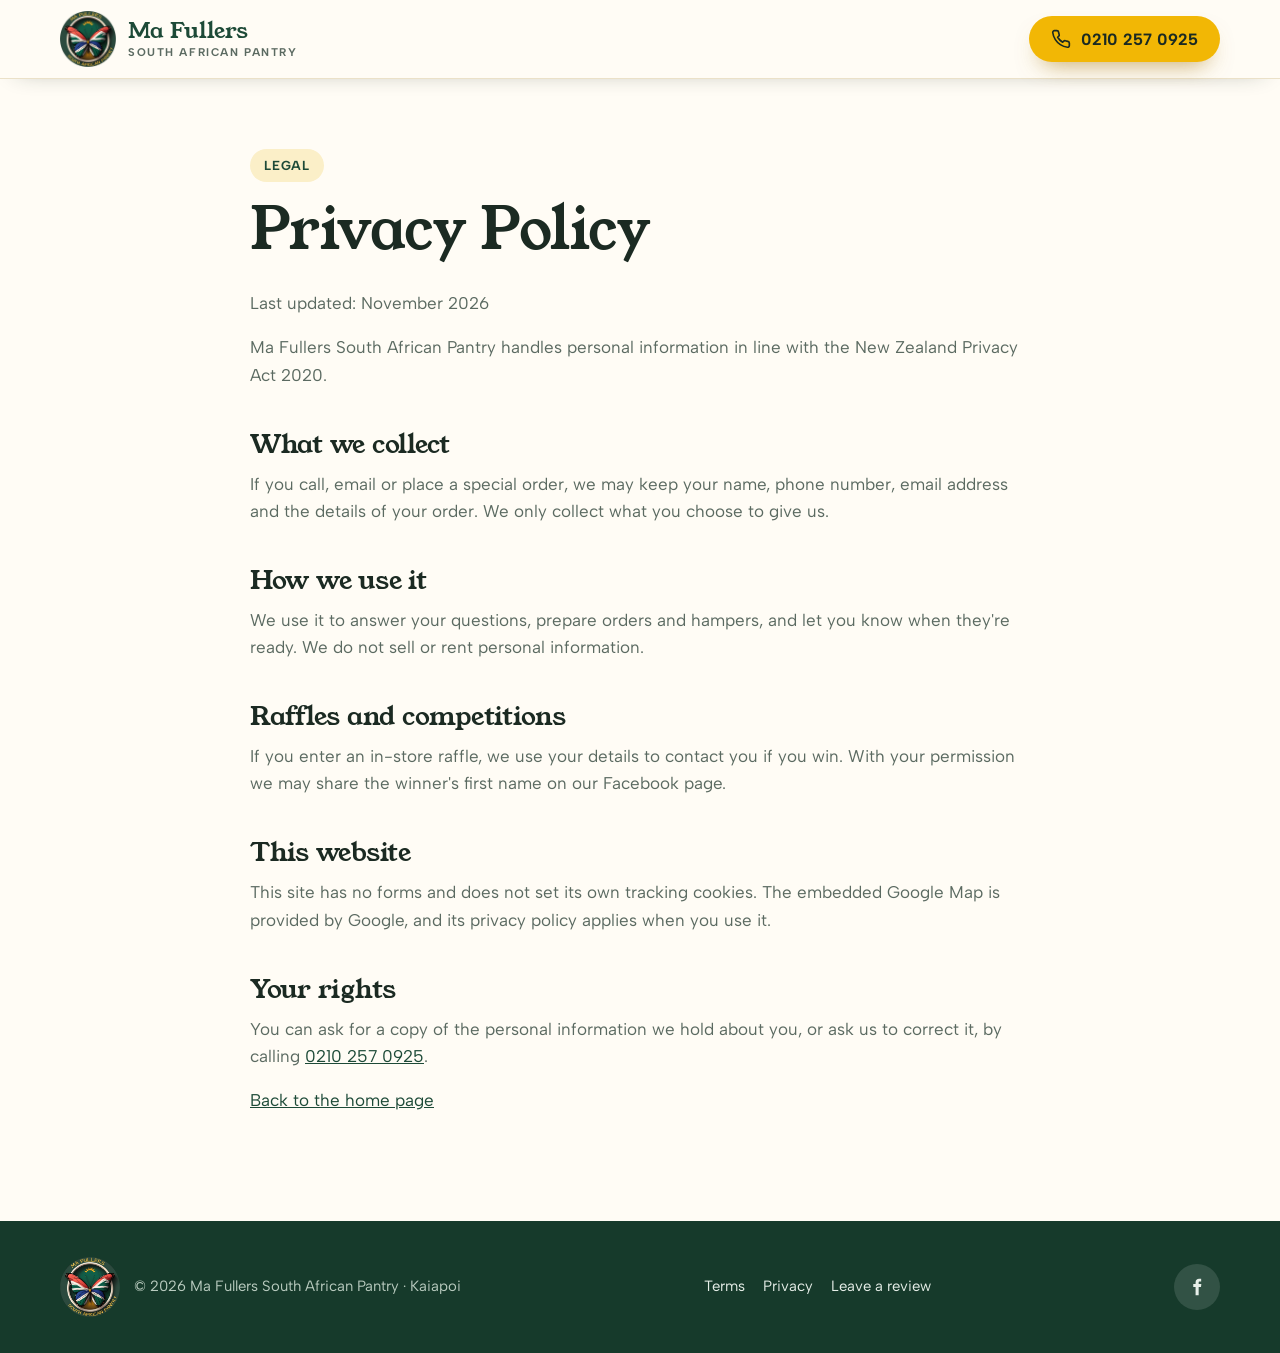
==== commit 5a119cb5: "Rebuild the demo around the shop's own photos, menu and biltong The hero is now a split layout with " ====
--- a/privacy.html
+++ b/privacy.html
@@ -29,8 +29,6 @@
   <symbol id="i-pause" viewBox="0 0 24 24" fill="currentColor"><path d="M6 5h4v14H6zM14 5h4v14h-4z"/></symbol>
   <symbol id="i-google" viewBox="0 0 24 24" fill="currentColor"><path d="M21.6 12.2c0-.7-.1-1.4-.2-2H12v3.8h5.4a4.6 4.6 0 0 1-2 3v2.5h3.2c1.9-1.7 3-4.3 3-7.3z"/><path d="M12 22c2.7 0 5-.9 6.6-2.4l-3.2-2.5c-.9.6-2 1-3.4 1-2.6 0-4.8-1.8-5.6-4.1H3.1v2.6A10 10 0 0 0 12 22z" opacity=".8"/><path d="M6.4 14c-.2-.6-.3-1.3-.3-2s.1-1.4.3-2V7.4H3.1a10 10 0 0 0 0 9.2z" opacity=".6"/><path d="M12 6c1.5 0 2.8.5 3.8 1.5l2.9-2.9A10 10 0 0 0 3.1 7.4L6.4 10C7.2 7.7 9.4 6 12 6z" opacity=".9"/></symbol>
   <symbol id="i-fb" viewBox="0 0 24 24" fill="currentColor"><path d="M14 8.5V6.8c0-.8.2-1.3 1.4-1.3H17V2.2c-.3 0-1.3-.1-2.5-.1-2.5 0-4.2 1.5-4.2 4.3v2.1H7.5V12h2.8v10H14V12h2.8l.4-3.5z"/></symbol>
-  <symbol id="i-ig" viewBox="0 0 24 24" fill="none" stroke="currentColor" stroke-width="2"><rect x="2.5" y="2.5" width="19" height="19" rx="5"/><circle cx="12" cy="12" r="4.2"/><circle cx="17.6" cy="6.4" r="1.1" fill="currentColor" stroke="none"/></symbol>
-  <symbol id="i-tt" viewBox="0 0 24 24" fill="currentColor"><path d="M16.6 2h-3.4v13.4a2.9 2.9 0 1 1-2.9-2.9c.3 0 .6 0 .9.1V9.1a6.3 6.3 0 1 0 5.4 6.3V8.6a8 8 0 0 0 4.6 1.5V6.7a4.7 4.7 0 0 1-4.6-4.7z"/></symbol>
 </svg>
 <header class="nav scrolled" id="nav">
   <div class="wrap">
@@ -47,8 +45,8 @@
   <div class="wrap">
     <span class="eyebrow">Legal</span>
     <h1>Privacy Policy</h1>
-    <p>Last updated: October 2026</p>
-    <p>Ma Fullers South African Pantry handles personal information in line with the New Zealand Privacy Act 2020. This is a placeholder policy for this demo site and will be replaced with the shop's own policy before launch.</p>
+    <p>Last updated: November 2026</p>
+    <p>Ma Fullers South African Pantry handles personal information in line with the New Zealand Privacy Act 2020.</p>
     <h2>What we collect</h2>
     <p>If you call, email or place a special order, we may keep your name, phone number, email address and the details of your order. We only collect what you choose to give us.</p>
     <h2>How we use it</h2>
@@ -71,9 +69,7 @@
       <a href="https://search.google.com/local/writereview?placeid=ChIJK25wMgCRMW0RbCnHZvKMfnI" target="_blank" rel="noopener">Leave a review</a>
     </div>
     <div class="socials">
-      <a href="https://www.facebook.com/p/Ma-Fullers-Pantry-61556993087415/" target="_blank" rel="noopener" aria-label="Ma Fullers Pantry on Facebook"><svg aria-hidden="true"><use href="#i-fb"/></svg></a>
-      <a href="https://www.instagram.com/explore/search/keyword/?q=Ma%20Fullers%20Pantry" target="_blank" rel="noopener" aria-label="Search Instagram for Ma Fullers Pantry"><svg aria-hidden="true"><use href="#i-ig"/></svg></a>
-      <a href="https://www.tiktok.com/search?q=Ma%20Fullers%20Pantry" target="_blank" rel="noopener" aria-label="Search TikTok for Ma Fullers Pantry"><svg aria-hidden="true"><use href="#i-tt"/></svg></a>
+      <a href="https://www.facebook.com/profile.php?id=61556993087415" target="_blank" rel="noopener" aria-label="Ma Fullers Pantry on Facebook"><svg aria-hidden="true"><use href="#i-fb"/></svg></a>
     </div>
   </div>
 </footer>
--- a/style.css
+++ b/style.css
@@ -1,4 +1,4 @@
-/* Ma Fullers South African Pantry: balanced, deep green + gold, Young Serif + Albert Sans */
+/* Ma Fullers South African Pantry: deep green + gold with a South African flag ribbon, Young Serif + Albert Sans */
 :root{
   --accent:#f2b705;        /* gold from the logo lettering, the one accent */
   --accent-ink:#8a5f00;    /* gold-brown for small text on light */
@@ -71,34 +71,50 @@
 }
 @media (max-width:420px){.logo{font-size:1.15rem}.logo img{width:46px;height:46px}.logo small{font-size:.6rem}}
 
-/* ---------- HERO (full-bleed rotating photos) ---------- */
-.hero{min-height:calc(100vh - 78px);min-height:calc(100svh - 78px);display:flex;align-items:flex-end;color:#fff;background:var(--green-2);overflow:hidden;padding:110px 0 44px;border-radius:0 0 var(--r-lg) var(--r-lg)}
+/* ---------- HERO (split: words on green, real photos in a frame) ---------- */
+.hero{min-height:calc(100vh - 78px);min-height:calc(100svh - 78px);display:flex;align-items:center;color:#fff;background:radial-gradient(120% 90% at 85% 10%,rgba(242,183,5,.16),transparent 55%),radial-gradient(90% 80% at 0% 100%,rgba(0,119,73,.35),transparent 60%),var(--green-2);overflow:hidden;padding:72px 0 92px;border-radius:0 0 var(--r-lg) var(--r-lg)}
+.hero-grid{display:grid;grid-template-columns:1.05fr .95fr;gap:56px;align-items:center;position:relative;z-index:2}
+.hero .eyebrow{background:rgba(255,255,255,.12);color:#fff}
+.hero h1{font-size:clamp(2.5rem,5.6vw,4.6rem);max-width:14ch;margin-bottom:20px}
+.hero h1 em{font-style:normal;color:var(--accent)}
+.hero .lead{font-size:clamp(1.05rem,1.7vw,1.22rem);color:#e3ece6;max-width:540px}
+.hero-ctas{display:flex;flex-wrap:wrap;gap:12px;margin:28px 0 30px}
+.hero-ctas .btn-primary svg{order:2}
+.hero-proof{display:flex;flex-wrap:wrap;gap:14px;align-items:stretch}
+.rating{display:inline-flex;align-items:center;gap:12px;padding:12px 18px;border-radius:var(--r);background:rgba(255,255,255,.1);border:1px solid rgba(255,255,255,.24);color:#fff;text-decoration:none}
+.rating:hover{background:rgba(255,255,255,.18)}
+.rating b{font-family:var(--display);font-size:2.1rem;font-weight:400;line-height:1}
+.rating small{display:block;font-size:.88rem;color:#e7eee8}
+.stars{color:var(--accent);letter-spacing:2px}
+.award-pill{display:inline-flex;align-items:center;gap:12px;padding:12px 18px 12px 12px;border-radius:var(--r);background:var(--accent);color:var(--ink)}
+.award-pill .ti{width:42px;height:42px;border-radius:50%;background:rgba(255,255,255,.45);display:grid;place-items:center;flex:none}
+.award-pill .ti .icon{width:22px;height:22px}
+.award-pill strong{display:block;font-family:var(--display);font-weight:400;font-size:1.12rem;line-height:1.15}
+.award-pill small{display:block;font-size:.84rem;font-weight:600;color:#4a3a06}
+.hero-media{position:relative;aspect-ratio:1/1;max-height:74vh;border-radius:var(--r-lg);overflow:hidden;box-shadow:0 40px 80px -30px rgba(0,0,0,.6);border:6px solid rgba(255,255,255,.08);background:#0f2a1f}
 .hero-slides{position:absolute;inset:0}
 .hero-slides img{position:absolute;inset:0;width:100%;height:100%;object-fit:cover;opacity:0;transform:scale(1.06);transition:opacity 1.2s ease,transform 6s ease}
 .hero-slides img.active{opacity:1;transform:scale(1)}
-.hero::after{content:"";position:absolute;inset:0;background:linear-gradient(90deg,rgba(14,32,24,.84) 0%,rgba(14,32,24,.5) 50%,rgba(14,32,24,.12)),linear-gradient(0deg,rgba(14,32,24,.8),transparent 50%)}
-.hero .wrap{position:relative;z-index:2;width:100%}
-.hero .eyebrow{background:rgba(255,255,255,.14);color:#fff;backdrop-filter:blur(6px)}
-.hero h1{font-size:clamp(2.4rem,6vw,4.6rem);max-width:15ch;margin-bottom:20px}
-.hero h1 em{font-style:normal;color:var(--accent)}
-.hero .lead{font-size:clamp(1.05rem,1.8vw,1.22rem);color:#eef3ee;max-width:560px}
-.hero-ctas{display:flex;flex-wrap:wrap;gap:12px;margin:28px 0 30px}
-.hero-foot{display:flex;flex-wrap:wrap;align-items:center;justify-content:space-between;gap:18px}
-.rating{display:inline-flex;align-items:center;gap:12px;padding:12px 18px;border-radius:var(--r);background:rgba(255,255,255,.14);border:1px solid rgba(255,255,255,.3);backdrop-filter:blur(14px);-webkit-backdrop-filter:blur(14px);color:#fff;text-decoration:none}
-.rating:hover{background:rgba(255,255,255,.22)}
-.rating b{font-family:var(--display);font-size:2.1rem;font-weight:400;line-height:1}
-.rating small{display:block;font-size:.88rem;color:#e7eee8}
-.stars{color:var(--accent);letter-spacing:2px}
-.hero-controls{display:flex;align-items:center;gap:14px}
+.hero-media::after{content:"";position:absolute;inset:auto 0 0 0;height:30%;background:linear-gradient(0deg,rgba(10,26,19,.65),transparent);pointer-events:none}
+.hero-sticker{position:absolute;top:18px;right:18px;z-index:3;background:#fff;color:var(--green);font-family:var(--display);font-size:1.02rem;line-height:1.15;text-align:center;padding:16px 18px;border-radius:50%;width:122px;height:122px;display:grid;place-items:center;transform:rotate(8deg);box-shadow:0 14px 30px -14px rgba(0,0,0,.6);border:3px dashed var(--accent)}
+.hero-controls{position:absolute;left:18px;right:18px;bottom:16px;z-index:3;display:flex;align-items:center;justify-content:space-between;gap:14px}
 .slide-dots{display:flex;gap:8px}
-.slide-dots span{width:30px;height:6px;border-radius:99px;background:rgba(255,255,255,.35);transition:width .3s,background .3s}
+.slide-dots span{width:30px;height:6px;border-radius:99px;background:rgba(255,255,255,.4);transition:width .3s,background .3s}
 .slide-dots span.on{width:46px;background:var(--accent)}
-.slide-toggle{width:44px;height:44px;border-radius:50%;display:grid;place-items:center;background:rgba(255,255,255,.14);border:1px solid rgba(255,255,255,.4);color:#fff;cursor:pointer;padding:0}
-.slide-toggle:hover{background:rgba(255,255,255,.26)}
+.slide-toggle{width:44px;height:44px;border-radius:50%;display:grid;place-items:center;background:rgba(0,0,0,.28);border:1px solid rgba(255,255,255,.45);color:#fff;cursor:pointer;padding:0}
+.slide-toggle:hover{background:rgba(0,0,0,.45)}
 .slide-toggle svg{width:18px;height:18px}
 .slide-toggle .i-play{display:none}
 .slide-toggle[aria-pressed="true"] .i-play{display:block}
 .slide-toggle[aria-pressed="true"] .i-pause{display:none}
+/* South African flag colours as a thin ribbon along the bottom of the hero */
+.flag-ribbon{position:absolute;left:0;right:0;bottom:0;height:10px;background:linear-gradient(90deg,#007749 0 22%,#FFB81C 22% 34%,#fff 34% 40%,#E03C31 40% 62%,#fff 62% 68%,#001489 68% 90%,#000 90%)}
+@media (max-width:900px){
+  .hero{padding:44px 0 70px;min-height:0}
+  .hero-grid{grid-template-columns:1fr;gap:34px}
+  .hero-media{aspect-ratio:4/3;max-height:none}
+  .hero-sticker{width:100px;height:100px;font-size:.88rem;padding:12px}
+}
 
 /* ---------- TRUST ---------- */
 .trust{padding:40px 0 0}
@@ -109,7 +125,36 @@
 .trust-item span{color:var(--muted);font-size:.95rem}
 @media (max-width:860px){.trust-grid{grid-template-columns:1fr}}
 
+/* ---------- FROM THE COUNTER ---------- */
+.menu{padding-top:96px}
+.menu-media{position:relative;padding-bottom:70px}
+.menu-media .m1{width:100%;aspect-ratio:4/3;object-fit:cover;border-radius:var(--r-lg);box-shadow:0 30px 60px -30px rgba(27,42,34,.55)}
+.menu-media .m2{position:absolute;right:-10px;bottom:0;width:52%;aspect-ratio:16/10;object-fit:cover;border-radius:var(--r);border:6px solid #fff;box-shadow:0 24px 48px -22px rgba(27,42,34,.55)}
+.menu-tag{position:absolute;left:18px;top:18px;background:var(--accent);color:var(--ink);font-weight:700;padding:10px 16px;border-radius:99px;font-size:.92rem;box-shadow:0 12px 24px -10px rgba(160,110,0,.7)}
+.menu-list{list-style:none;margin:26px 0 0;padding:0;border-top:2px solid var(--line)}
+.menu-list li{padding:16px 0;border-bottom:1px dashed #d9cba5}
+.menu-list h3{font-size:1.32rem;margin:0 0 4px;color:var(--green)}
+.menu-list p{margin:0;color:var(--muted)}
+.menu-note{margin:18px 0 0;font-weight:600;color:var(--accent-ink)}
+@media (max-width:900px){.menu-media .m2{right:0}}
+
+/* ---------- BILTONG ---------- */
+.biltong{background:var(--green);color:#fff;border-radius:var(--r-lg);margin:0 12px}
+.biltong .eyebrow{background:rgba(255,255,255,.12);color:var(--accent)}
+.biltong p{color:#dbe7df}
+.flav-label{font-weight:700;color:#fff!important;margin:22px 0 10px}
+.flavours{list-style:none;padding:0;margin:0 0 14px;display:flex;flex-wrap:wrap;gap:8px}
+.flavours li{background:rgba(255,255,255,.1);border:1px solid rgba(255,255,255,.22);padding:7px 14px;border-radius:99px;font-weight:600;font-size:.95rem}
+.flavours li:nth-child(3n+1){border-color:rgba(242,183,5,.6)}
+.flav-note{font-size:.95rem;margin:0 0 24px}
+.biltong-media{position:relative;padding-bottom:60px}
+.biltong-media .b1{width:100%;aspect-ratio:4/3;object-fit:cover;border-radius:var(--r-lg);box-shadow:0 30px 60px -30px rgba(0,0,0,.6)}
+.biltong-media .b2{position:absolute;left:-14px;bottom:0;width:38%;aspect-ratio:3/4;object-fit:cover;border-radius:var(--r);border:6px solid var(--green);box-shadow:0 24px 48px -20px rgba(0,0,0,.6);transform:rotate(-4deg)}
+@media (max-width:900px){.biltong-split>div:first-child{order:1}.biltong-media{order:2}.biltong-media .b2{left:0}}
+@media (max-width:600px){.biltong{margin:0 8px}}
+
 /* ---------- SHOP (BENTO) ---------- */
+.svc .body a{color:var(--green);font-weight:700}
 .bento{display:grid;grid-template-columns:repeat(4,1fr);grid-auto-rows:minmax(250px,auto);gap:20px}
 .svc{position:relative;border-radius:var(--r-lg);overflow:hidden;background:#fff;border:1px solid var(--line);display:flex;flex-direction:column;transition:transform .35s cubic-bezier(.34,1.56,.64,1),box-shadow .35s}
 .svc:hover{transform:translateY(-5px);box-shadow:0 26px 50px -26px rgba(27,42,34,.45)}
@@ -154,7 +199,7 @@
 .collage img{position:absolute;border-radius:var(--r-lg);object-fit:cover;box-shadow:0 24px 48px -24px rgba(27,42,34,.5);border:6px solid #fff}
 .collage .c1{width:60%;height:78%;left:0;top:0}
 .collage .c2{width:50%;height:56%;right:0;bottom:6%}
-.collage .c3{width:34%;height:36%;left:12%;bottom:0}
+.collage .c3{width:46%;height:32%;left:4%;bottom:0;object-fit:cover}
 .corner-tag{position:absolute;right:4%;top:5%;background:var(--accent);color:var(--ink);font-weight:700;padding:12px 18px;border-radius:99px;box-shadow:0 12px 24px -10px rgba(160,110,0,.7);transform:rotate(4deg);font-size:.95rem}
 .checklist{list-style:none;padding:0;margin:26px 0 0;display:grid;gap:12px}
 .checklist li{display:flex;gap:14px;align-items:center;background:#fff;border:1px solid var(--line);padding:14px 18px;border-radius:99px;font-weight:600}
@@ -172,15 +217,6 @@
 @keyframes marquee{from{transform:translateX(0)}to{transform:translateX(-50%)}}
 @media (max-width:600px){.strip-track img{width:200px;height:150px}}
 
-/* ---------- TEAM ---------- */
-.team-grid{display:grid;grid-template-columns:repeat(2,minmax(0,380px));justify-content:center;gap:22px}
-.team-card{background:#fff;border:1px solid var(--line);border-radius:var(--r-lg);padding:34px 26px;text-align:center}
-.avatar{width:96px;height:96px;margin:0 auto 18px;border-radius:50%;display:grid;place-items:center;font-family:var(--display);font-size:2.2rem;color:#fff;background:var(--green);box-shadow:0 0 0 5px #fff,0 0 0 8px var(--accent)}
-.team-card h3{margin-bottom:2px}
-.team-card .role{color:var(--accent-ink);font-weight:700;text-transform:uppercase;letter-spacing:.08em;font-size:.82rem;margin-bottom:10px}
-.team-card p{color:var(--muted);margin:0}
-@media (max-width:820px){.team-grid{grid-template-columns:1fr}}
-
 /* ---------- REVIEWS ---------- */
 .reviews{background:var(--tint-2)}
 .reviews-grid{display:grid;grid-template-columns:repeat(3,1fr);gap:22px}
@@ -189,7 +225,7 @@
 .review .stars{color:#d99a00}
 .review p{margin:0;flex:1;font-size:1.02rem}
 .review footer{display:flex;align-items:center;gap:12px;font-size:.92rem;color:var(--muted)}
-.review footer .mini{width:40px;height:40px;border-radius:50%;background:var(--tint);color:var(--green);display:grid;place-items:center;font-weight:700;flex:none}
+.review footer .g{width:30px;height:30px;color:#5f6b63;flex:none}
 .review footer strong{color:var(--ink);display:block}
 .center-cta{text-align:center;margin-top:40px}
 @media (max-width:1000px){.reviews-grid{grid-template-columns:1fr 1fr}}
@@ -247,7 +283,7 @@
 .footer-links{display:flex;flex-wrap:wrap;gap:18px}
 .footer-links a{min-height:44px;display:inline-flex;align-items:center}
 
-@media (max-width:600px){section{padding:64px 0}.stats,.leave,.map,.strip{padding-bottom:64px}.map iframe{height:300px}.leave-box{padding:34px 24px}.contact-card{padding:26px}.hero{padding-top:90px}}
+@media (max-width:600px){section{padding:64px 0}.stats,.leave,.map,.strip{padding-bottom:64px}.map iframe{height:300px}.leave-box{padding:34px 24px}.contact-card{padding:26px}}
 
 /* ---------- REVEAL ---------- */
 .js .pop{opacity:0;transform:translateY(28px) scale(.96);transition:opacity .6s ease,transform .8s cubic-bezier(.34,1.56,.64,1)}
